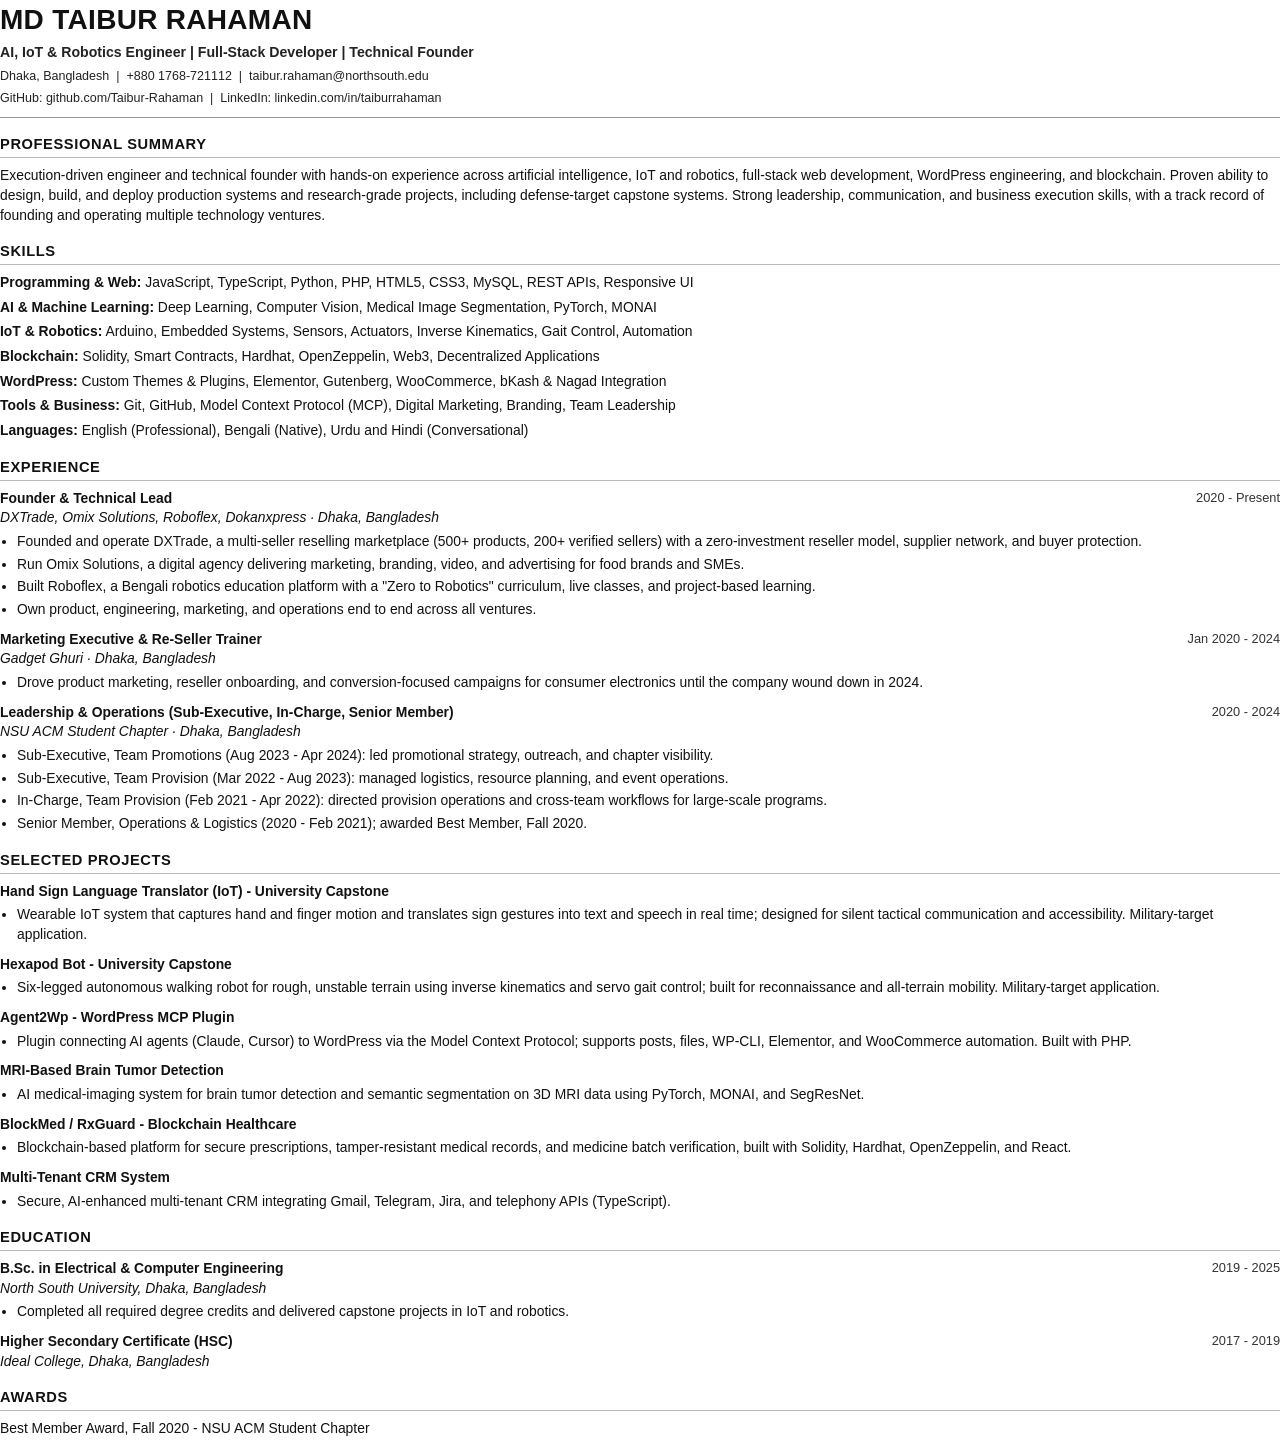
==== cv.html @ a48a05e8 "Add ATS-friendly PDF CV and link from Download CV button Generate single-column, selectable-text PDF" ====
<!DOCTYPE html>
<html lang="en">
<head>
<meta charset="UTF-8" />
<title>Md Taibur Rahaman - CV</title>
<style>
  @page { size: A4; margin: 14mm 15mm; }
  * { box-sizing: border-box; }
  html, body { margin: 0; padding: 0; }
  body {
    font-family: Arial, Helvetica, "Liberation Sans", sans-serif;
    color: #111;
    font-size: 10.4pt;
    line-height: 1.42;
  }
  h1 {
    font-size: 21pt;
    margin: 0 0 2px;
    letter-spacing: 0.3px;
  }
  .role {
    font-size: 10.6pt;
    font-weight: bold;
    color: #222;
    margin: 0 0 6px;
  }
  .contact {
    font-size: 9.4pt;
    color: #222;
    margin: 0 0 4px;
  }
  .contact a { color: #111; text-decoration: none; }
  hr {
    border: none;
    border-top: 1px solid #999;
    margin: 10px 0 12px;
  }
  h2 {
    font-size: 11pt;
    text-transform: uppercase;
    letter-spacing: 0.6px;
    border-bottom: 1px solid #bbb;
    padding-bottom: 2px;
    margin: 16px 0 8px;
  }
  p { margin: 0 0 8px; }
  .entry { margin: 0 0 10px; }
  .entry-head {
    display: flex;
    justify-content: space-between;
    gap: 12px;
  }
  .entry-title { font-weight: bold; }
  .entry-org { font-style: italic; }
  .entry-date { white-space: nowrap; color: #333; font-size: 9.6pt; }
  ul { margin: 4px 0 0; padding-left: 17px; }
  li { margin: 0 0 3px; }
  .skills p { margin: 0 0 5px; }
  .skills strong { display: inline-block; min-width: 0; }
  .tight { margin-bottom: 4px; }
</style>
</head>
<body>

  <h1>MD TAIBUR RAHAMAN</h1>
  <p class="role">AI, IoT &amp; Robotics Engineer | Full-Stack Developer | Technical Founder</p>
  <p class="contact">
    Dhaka, Bangladesh &nbsp;|&nbsp; +880 1768-721112 &nbsp;|&nbsp; taibur.rahaman@northsouth.edu
  </p>
  <p class="contact">
    GitHub: github.com/Taibur-Rahaman &nbsp;|&nbsp; LinkedIn: linkedin.com/in/taiburrahaman
  </p>

  <hr />

  <h2>Professional Summary</h2>
  <p>
    Execution-driven engineer and technical founder with hands-on experience across artificial
    intelligence, IoT and robotics, full-stack web development, WordPress engineering, and blockchain.
    Proven ability to design, build, and deploy production systems and research-grade projects,
    including defense-target capstone systems. Strong leadership, communication, and business
    execution skills, with a track record of founding and operating multiple technology ventures.
  </p>

  <h2>Skills</h2>
  <div class="skills">
    <p><strong>Programming &amp; Web:</strong> JavaScript, TypeScript, Python, PHP, HTML5, CSS3, MySQL, REST APIs, Responsive UI</p>
    <p><strong>AI &amp; Machine Learning:</strong> Deep Learning, Computer Vision, Medical Image Segmentation, PyTorch, MONAI</p>
    <p><strong>IoT &amp; Robotics:</strong> Arduino, Embedded Systems, Sensors, Actuators, Inverse Kinematics, Gait Control, Automation</p>
    <p><strong>Blockchain:</strong> Solidity, Smart Contracts, Hardhat, OpenZeppelin, Web3, Decentralized Applications</p>
    <p><strong>WordPress:</strong> Custom Themes &amp; Plugins, Elementor, Gutenberg, WooCommerce, bKash &amp; Nagad Integration</p>
    <p><strong>Tools &amp; Business:</strong> Git, GitHub, Model Context Protocol (MCP), Digital Marketing, Branding, Team Leadership</p>
    <p><strong>Languages:</strong> English (Professional), Bengali (Native), Urdu and Hindi (Conversational)</p>
  </div>

  <h2>Experience</h2>

  <div class="entry">
    <div class="entry-head">
      <span class="entry-title">Founder &amp; Technical Lead</span>
      <span class="entry-date">2020 - Present</span>
    </div>
    <div class="entry-org">DXTrade, Omix Solutions, Roboflex, Dokanxpress &middot; Dhaka, Bangladesh</div>
    <ul>
      <li>Founded and operate DXTrade, a multi-seller reselling marketplace (500+ products, 200+ verified sellers) with a zero-investment reseller model, supplier network, and buyer protection.</li>
      <li>Run Omix Solutions, a digital agency delivering marketing, branding, video, and advertising for food brands and SMEs.</li>
      <li>Built Roboflex, a Bengali robotics education platform with a "Zero to Robotics" curriculum, live classes, and project-based learning.</li>
      <li>Own product, engineering, marketing, and operations end to end across all ventures.</li>
    </ul>
  </div>

  <div class="entry">
    <div class="entry-head">
      <span class="entry-title">Marketing Executive &amp; Re-Seller Trainer</span>
      <span class="entry-date">Jan 2020 - 2024</span>
    </div>
    <div class="entry-org">Gadget Ghuri &middot; Dhaka, Bangladesh</div>
    <ul>
      <li>Drove product marketing, reseller onboarding, and conversion-focused campaigns for consumer electronics until the company wound down in 2024.</li>
    </ul>
  </div>

  <div class="entry">
    <div class="entry-head">
      <span class="entry-title">Leadership &amp; Operations (Sub-Executive, In-Charge, Senior Member)</span>
      <span class="entry-date">2020 - 2024</span>
    </div>
    <div class="entry-org">NSU ACM Student Chapter &middot; Dhaka, Bangladesh</div>
    <ul>
      <li>Sub-Executive, Team Promotions (Aug 2023 - Apr 2024): led promotional strategy, outreach, and chapter visibility.</li>
      <li>Sub-Executive, Team Provision (Mar 2022 - Aug 2023): managed logistics, resource planning, and event operations.</li>
      <li>In-Charge, Team Provision (Feb 2021 - Apr 2022): directed provision operations and cross-team workflows for large-scale programs.</li>
      <li>Senior Member, Operations &amp; Logistics (2020 - Feb 2021); awarded Best Member, Fall 2020.</li>
    </ul>
  </div>

  <h2>Selected Projects</h2>

  <div class="entry">
    <div class="entry-title tight">Hand Sign Language Translator (IoT) - University Capstone</div>
    <ul>
      <li>Wearable IoT system that captures hand and finger motion and translates sign gestures into text and speech in real time; designed for silent tactical communication and accessibility. Military-target application.</li>
    </ul>
  </div>

  <div class="entry">
    <div class="entry-title tight">Hexapod Bot - University Capstone</div>
    <ul>
      <li>Six-legged autonomous walking robot for rough, unstable terrain using inverse kinematics and servo gait control; built for reconnaissance and all-terrain mobility. Military-target application.</li>
    </ul>
  </div>

  <div class="entry">
    <div class="entry-title tight">Agent2Wp - WordPress MCP Plugin</div>
    <ul>
      <li>Plugin connecting AI agents (Claude, Cursor) to WordPress via the Model Context Protocol; supports posts, files, WP-CLI, Elementor, and WooCommerce automation. Built with PHP.</li>
    </ul>
  </div>

  <div class="entry">
    <div class="entry-title tight">MRI-Based Brain Tumor Detection</div>
    <ul>
      <li>AI medical-imaging system for brain tumor detection and semantic segmentation on 3D MRI data using PyTorch, MONAI, and SegResNet.</li>
    </ul>
  </div>

  <div class="entry">
    <div class="entry-title tight">BlockMed / RxGuard - Blockchain Healthcare</div>
    <ul>
      <li>Blockchain-based platform for secure prescriptions, tamper-resistant medical records, and medicine batch verification, built with Solidity, Hardhat, OpenZeppelin, and React.</li>
    </ul>
  </div>

  <div class="entry">
    <div class="entry-title tight">Multi-Tenant CRM System</div>
    <ul>
      <li>Secure, AI-enhanced multi-tenant CRM integrating Gmail, Telegram, Jira, and telephony APIs (TypeScript).</li>
    </ul>
  </div>

  <h2>Education</h2>
  <div class="entry">
    <div class="entry-head">
      <span class="entry-title">B.Sc. in Electrical &amp; Computer Engineering</span>
      <span class="entry-date">2019 - 2025</span>
    </div>
    <div class="entry-org">North South University, Dhaka, Bangladesh</div>
    <ul>
      <li>Completed all required degree credits and delivered capstone projects in IoT and robotics.</li>
    </ul>
  </div>
  <div class="entry">
    <div class="entry-head">
      <span class="entry-title">Higher Secondary Certificate (HSC)</span>
      <span class="entry-date">2017 - 2019</span>
    </div>
    <div class="entry-org">Ideal College, Dhaka, Bangladesh</div>
  </div>

  <h2>Awards</h2>
  <p class="tight">Best Member Award, Fall 2020 - NSU ACM Student Chapter</p>

</body>
</html>
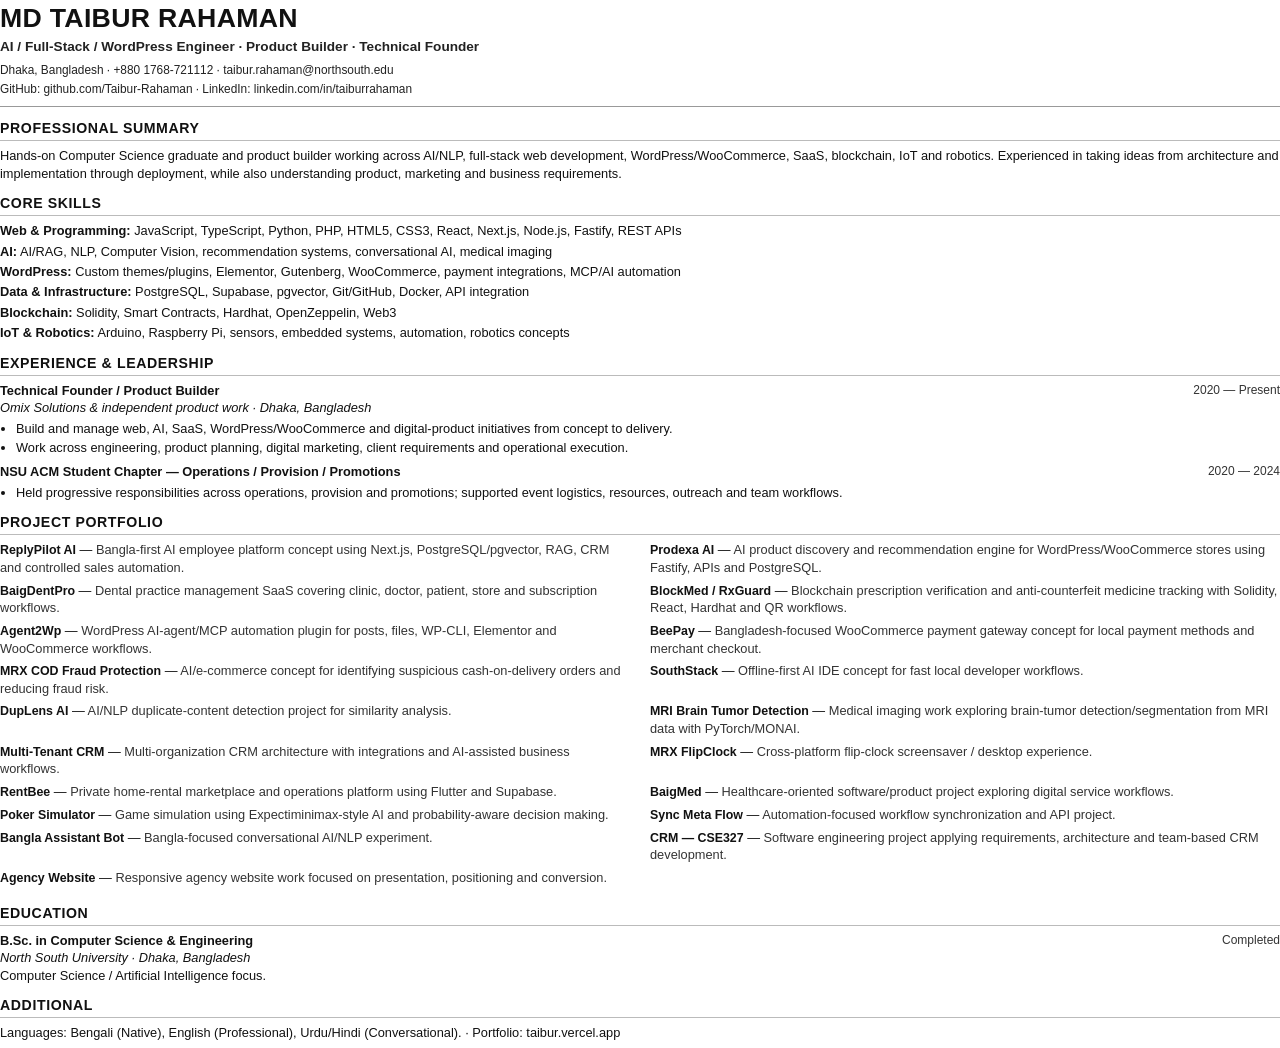
==== commit 972a8e4e: "Update CV with current profile and complete project portfolio" ====
--- a/cv.html
+++ b/cv.html
@@ -2,203 +2,57 @@
 <html lang="en">
 <head>
 <meta charset="UTF-8" />
-<title>Md Taibur Rahaman - CV</title>
+<meta name="viewport" content="width=device-width,initial-scale=1" />
+<title>Md Taibur Rahaman — CV</title>
 <style>
-  @page { size: A4; margin: 14mm 15mm; }
-  * { box-sizing: border-box; }
-  html, body { margin: 0; padding: 0; }
-  body {
-    font-family: Arial, Helvetica, "Liberation Sans", sans-serif;
-    color: #111;
-    font-size: 10.4pt;
-    line-height: 1.42;
-  }
-  h1 {
-    font-size: 21pt;
-    margin: 0 0 2px;
-    letter-spacing: 0.3px;
-  }
-  .role {
-    font-size: 10.6pt;
-    font-weight: bold;
-    color: #222;
-    margin: 0 0 6px;
-  }
-  .contact {
-    font-size: 9.4pt;
-    color: #222;
-    margin: 0 0 4px;
-  }
-  .contact a { color: #111; text-decoration: none; }
-  hr {
-    border: none;
-    border-top: 1px solid #999;
-    margin: 10px 0 12px;
-  }
-  h2 {
-    font-size: 11pt;
-    text-transform: uppercase;
-    letter-spacing: 0.6px;
-    border-bottom: 1px solid #bbb;
-    padding-bottom: 2px;
-    margin: 16px 0 8px;
-  }
-  p { margin: 0 0 8px; }
-  .entry { margin: 0 0 10px; }
-  .entry-head {
-    display: flex;
-    justify-content: space-between;
-    gap: 12px;
-  }
-  .entry-title { font-weight: bold; }
-  .entry-org { font-style: italic; }
-  .entry-date { white-space: nowrap; color: #333; font-size: 9.6pt; }
-  ul { margin: 4px 0 0; padding-left: 17px; }
-  li { margin: 0 0 3px; }
-  .skills p { margin: 0 0 5px; }
-  .skills strong { display: inline-block; min-width: 0; }
-  .tight { margin-bottom: 4px; }
+@page{size:A4;margin:12mm 14mm}*{box-sizing:border-box}html,body{margin:0;padding:0}body{font-family:Arial,Helvetica,"Liberation Sans",sans-serif;color:#111;font-size:9.6pt;line-height:1.36}h1{font-size:20pt;margin:0 0 2px;letter-spacing:.3px}.role{font-size:10.2pt;font-weight:bold;color:#222;margin:0 0 5px}.contact{font-size:8.9pt;color:#222;margin:0 0 3px}.contact a{color:#111;text-decoration:none}hr{border:none;border-top:1px solid #999;margin:9px 0 10px}h2{font-size:10.6pt;text-transform:uppercase;letter-spacing:.6px;border-bottom:1px solid #bbb;padding-bottom:2px;margin:12px 0 6px}p{margin:0 0 6px}.entry{margin:0 0 7px}.entry-head{display:flex;justify-content:space-between;gap:12px}.entry-title{font-weight:bold}.entry-org{font-style:italic}.entry-date{white-space:nowrap;color:#333;font-size:9pt}ul{margin:3px 0 0;padding-left:16px}li{margin:0 0 2px}.skills p{margin:0 0 3px}.tight{margin-bottom:3px}.project-grid{display:grid;grid-template-columns:1fr 1fr;gap:0 20px}.project{margin:0 0 5px}.project b{font-size:9.3pt}.project span{color:#333}.small{font-size:8.7pt;color:#333}@media(max-width:700px){body{font-size:10pt}.project-grid{display:block}.entry-head{display:block}.entry-date{display:block}}
 </style>
 </head>
 <body>
-
-  <h1>MD TAIBUR RAHAMAN</h1>
-  <p class="role">AI, IoT &amp; Robotics Engineer | Full-Stack Developer | Technical Founder</p>
-  <p class="contact">
-    Dhaka, Bangladesh &nbsp;|&nbsp; +880 1768-721112 &nbsp;|&nbsp; taibur.rahaman@northsouth.edu
-  </p>
-  <p class="contact">
-    GitHub: github.com/Taibur-Rahaman &nbsp;|&nbsp; LinkedIn: linkedin.com/in/taiburrahaman
-  </p>
-
-  <hr />
-
-  <h2>Professional Summary</h2>
-  <p>
-    Execution-driven engineer and technical founder with hands-on experience across artificial
-    intelligence, IoT and robotics, full-stack web development, WordPress engineering, and blockchain.
-    Proven ability to design, build, and deploy production systems and research-grade projects,
-    including defense-target capstone systems. Strong leadership, communication, and business
-    execution skills, with a track record of founding and operating multiple technology ventures.
-  </p>
-
-  <h2>Skills</h2>
-  <div class="skills">
-    <p><strong>Programming &amp; Web:</strong> JavaScript, TypeScript, Python, PHP, HTML5, CSS3, MySQL, REST APIs, Responsive UI</p>
-    <p><strong>AI &amp; Machine Learning:</strong> Deep Learning, Computer Vision, Medical Image Segmentation, PyTorch, MONAI</p>
-    <p><strong>IoT &amp; Robotics:</strong> Arduino, Embedded Systems, Sensors, Actuators, Inverse Kinematics, Gait Control, Automation</p>
-    <p><strong>Blockchain:</strong> Solidity, Smart Contracts, Hardhat, OpenZeppelin, Web3, Decentralized Applications</p>
-    <p><strong>WordPress:</strong> Custom Themes &amp; Plugins, Elementor, Gutenberg, WooCommerce, bKash &amp; Nagad Integration</p>
-    <p><strong>Tools &amp; Business:</strong> Git, GitHub, Model Context Protocol (MCP), Digital Marketing, Branding, Team Leadership</p>
-    <p><strong>Languages:</strong> English (Professional), Bengali (Native), Urdu and Hindi (Conversational)</p>
-  </div>
-
-  <h2>Experience</h2>
-
-  <div class="entry">
-    <div class="entry-head">
-      <span class="entry-title">Founder &amp; Technical Lead</span>
-      <span class="entry-date">2020 - Present</span>
-    </div>
-    <div class="entry-org">DXTrade, Omix Solutions, Roboflex, Dokanxpress &middot; Dhaka, Bangladesh</div>
-    <ul>
-      <li>Founded and operate DXTrade, a multi-seller reselling marketplace (500+ products, 200+ verified sellers) with a zero-investment reseller model, supplier network, and buyer protection.</li>
-      <li>Run Omix Solutions, a digital agency delivering marketing, branding, video, and advertising for food brands and SMEs.</li>
-      <li>Built Roboflex, a Bengali robotics education platform with a "Zero to Robotics" curriculum, live classes, and project-based learning.</li>
-      <li>Own product, engineering, marketing, and operations end to end across all ventures.</li>
-    </ul>
-  </div>
-
-  <div class="entry">
-    <div class="entry-head">
-      <span class="entry-title">Marketing Executive &amp; Re-Seller Trainer</span>
-      <span class="entry-date">Jan 2020 - 2024</span>
-    </div>
-    <div class="entry-org">Gadget Ghuri &middot; Dhaka, Bangladesh</div>
-    <ul>
-      <li>Drove product marketing, reseller onboarding, and conversion-focused campaigns for consumer electronics until the company wound down in 2024.</li>
-    </ul>
-  </div>
-
-  <div class="entry">
-    <div class="entry-head">
-      <span class="entry-title">Leadership &amp; Operations (Sub-Executive, In-Charge, Senior Member)</span>
-      <span class="entry-date">2020 - 2024</span>
-    </div>
-    <div class="entry-org">NSU ACM Student Chapter &middot; Dhaka, Bangladesh</div>
-    <ul>
-      <li>Sub-Executive, Team Promotions (Aug 2023 - Apr 2024): led promotional strategy, outreach, and chapter visibility.</li>
-      <li>Sub-Executive, Team Provision (Mar 2022 - Aug 2023): managed logistics, resource planning, and event operations.</li>
-      <li>In-Charge, Team Provision (Feb 2021 - Apr 2022): directed provision operations and cross-team workflows for large-scale programs.</li>
-      <li>Senior Member, Operations &amp; Logistics (2020 - Feb 2021); awarded Best Member, Fall 2020.</li>
-    </ul>
-  </div>
-
-  <h2>Selected Projects</h2>
-
-  <div class="entry">
-    <div class="entry-title tight">Hand Sign Language Translator (IoT) - University Capstone</div>
-    <ul>
-      <li>Wearable IoT system that captures hand and finger motion and translates sign gestures into text and speech in real time; designed for silent tactical communication and accessibility. Military-target application.</li>
-    </ul>
-  </div>
-
-  <div class="entry">
-    <div class="entry-title tight">Hexapod Bot - University Capstone</div>
-    <ul>
-      <li>Six-legged autonomous walking robot for rough, unstable terrain using inverse kinematics and servo gait control; built for reconnaissance and all-terrain mobility. Military-target application.</li>
-    </ul>
-  </div>
-
-  <div class="entry">
-    <div class="entry-title tight">Agent2Wp - WordPress MCP Plugin</div>
-    <ul>
-      <li>Plugin connecting AI agents (Claude, Cursor) to WordPress via the Model Context Protocol; supports posts, files, WP-CLI, Elementor, and WooCommerce automation. Built with PHP.</li>
-    </ul>
-  </div>
-
-  <div class="entry">
-    <div class="entry-title tight">MRI-Based Brain Tumor Detection</div>
-    <ul>
-      <li>AI medical-imaging system for brain tumor detection and semantic segmentation on 3D MRI data using PyTorch, MONAI, and SegResNet.</li>
-    </ul>
-  </div>
-
-  <div class="entry">
-    <div class="entry-title tight">BlockMed / RxGuard - Blockchain Healthcare</div>
-    <ul>
-      <li>Blockchain-based platform for secure prescriptions, tamper-resistant medical records, and medicine batch verification, built with Solidity, Hardhat, OpenZeppelin, and React.</li>
-    </ul>
-  </div>
-
-  <div class="entry">
-    <div class="entry-title tight">Multi-Tenant CRM System</div>
-    <ul>
-      <li>Secure, AI-enhanced multi-tenant CRM integrating Gmail, Telegram, Jira, and telephony APIs (TypeScript).</li>
-    </ul>
-  </div>
-
-  <h2>Education</h2>
-  <div class="entry">
-    <div class="entry-head">
-      <span class="entry-title">B.Sc. in Electrical &amp; Computer Engineering</span>
-      <span class="entry-date">2019 - 2025</span>
-    </div>
-    <div class="entry-org">North South University, Dhaka, Bangladesh</div>
-    <ul>
-      <li>Completed all required degree credits and delivered capstone projects in IoT and robotics.</li>
-    </ul>
-  </div>
-  <div class="entry">
-    <div class="entry-head">
-      <span class="entry-title">Higher Secondary Certificate (HSC)</span>
-      <span class="entry-date">2017 - 2019</span>
-    </div>
-    <div class="entry-org">Ideal College, Dhaka, Bangladesh</div>
-  </div>
-
-  <h2>Awards</h2>
-  <p class="tight">Best Member Award, Fall 2020 - NSU ACM Student Chapter</p>
-
+<h1>MD TAIBUR RAHAMAN</h1>
+<p class="role">AI / Full-Stack / WordPress Engineer · Product Builder · Technical Founder</p>
+<p class="contact">Dhaka, Bangladesh · +880 1768-721112 · taibur.rahaman@northsouth.edu</p>
+<p class="contact">GitHub: github.com/Taibur-Rahaman · LinkedIn: linkedin.com/in/taiburrahaman</p>
+<hr />
+<h2>Professional Summary</h2>
+<p>Hands-on Computer Science graduate and product builder working across AI/NLP, full-stack web development, WordPress/WooCommerce, SaaS, blockchain, IoT and robotics. Experienced in taking ideas from architecture and implementation through deployment, while also understanding product, marketing and business requirements.</p>
+<h2>Core Skills</h2>
+<div class="skills">
+<p><strong>Web &amp; Programming:</strong> JavaScript, TypeScript, Python, PHP, HTML5, CSS3, React, Next.js, Node.js, Fastify, REST APIs</p>
+<p><strong>AI:</strong> AI/RAG, NLP, Computer Vision, recommendation systems, conversational AI, medical imaging</p>
+<p><strong>WordPress:</strong> Custom themes/plugins, Elementor, Gutenberg, WooCommerce, payment integrations, MCP/AI automation</p>
+<p><strong>Data &amp; Infrastructure:</strong> PostgreSQL, Supabase, pgvector, Git/GitHub, Docker, API integration</p>
+<p><strong>Blockchain:</strong> Solidity, Smart Contracts, Hardhat, OpenZeppelin, Web3</p>
+<p><strong>IoT &amp; Robotics:</strong> Arduino, Raspberry Pi, sensors, embedded systems, automation, robotics concepts</p>
+</div>
+<h2>Experience &amp; Leadership</h2>
+<div class="entry"><div class="entry-head"><span class="entry-title">Technical Founder / Product Builder</span><span class="entry-date">2020 — Present</span></div><div class="entry-org">Omix Solutions &amp; independent product work · Dhaka, Bangladesh</div><ul><li>Build and manage web, AI, SaaS, WordPress/WooCommerce and digital-product initiatives from concept to delivery.</li><li>Work across engineering, product planning, digital marketing, client requirements and operational execution.</li></ul></div>
+<div class="entry"><div class="entry-head"><span class="entry-title">NSU ACM Student Chapter — Operations / Provision / Promotions</span><span class="entry-date">2020 — 2024</span></div><ul><li>Held progressive responsibilities across operations, provision and promotions; supported event logistics, resources, outreach and team workflows.</li></ul></div>
+<h2>Project Portfolio</h2>
+<div class="project-grid">
+<div class="project"><b>ReplyPilot AI</b> — <span>Bangla-first AI employee platform concept using Next.js, PostgreSQL/pgvector, RAG, CRM and controlled sales automation.</span></div>
+<div class="project"><b>Prodexa AI</b> — <span>AI product discovery and recommendation engine for WordPress/WooCommerce stores using Fastify, APIs and PostgreSQL.</span></div>
+<div class="project"><b>BaigDentPro</b> — <span>Dental practice management SaaS covering clinic, doctor, patient, store and subscription workflows.</span></div>
+<div class="project"><b>BlockMed / RxGuard</b> — <span>Blockchain prescription verification and anti-counterfeit medicine tracking with Solidity, React, Hardhat and QR workflows.</span></div>
+<div class="project"><b>Agent2Wp</b> — <span>WordPress AI-agent/MCP automation plugin for posts, files, WP-CLI, Elementor and WooCommerce workflows.</span></div>
+<div class="project"><b>BeePay</b> — <span>Bangladesh-focused WooCommerce payment gateway concept for local payment methods and merchant checkout.</span></div>
+<div class="project"><b>MRX COD Fraud Protection</b> — <span>AI/e-commerce concept for identifying suspicious cash-on-delivery orders and reducing fraud risk.</span></div>
+<div class="project"><b>SouthStack</b> — <span>Offline-first AI IDE concept for fast local developer workflows.</span></div>
+<div class="project"><b>DupLens AI</b> — <span>AI/NLP duplicate-content detection project for similarity analysis.</span></div>
+<div class="project"><b>MRI Brain Tumor Detection</b> — <span>Medical imaging work exploring brain-tumor detection/segmentation from MRI data with PyTorch/MONAI.</span></div>
+<div class="project"><b>Multi-Tenant CRM</b> — <span>Multi-organization CRM architecture with integrations and AI-assisted business workflows.</span></div>
+<div class="project"><b>MRX FlipClock</b> — <span>Cross-platform flip-clock screensaver / desktop experience.</span></div>
+<div class="project"><b>RentBee</b> — <span>Private home-rental marketplace and operations platform using Flutter and Supabase.</span></div>
+<div class="project"><b>BaigMed</b> — <span>Healthcare-oriented software/product project exploring digital service workflows.</span></div>
+<div class="project"><b>Poker Simulator</b> — <span>Game simulation using Expectiminimax-style AI and probability-aware decision making.</span></div>
+<div class="project"><b>Sync Meta Flow</b> — <span>Automation-focused workflow synchronization and API project.</span></div>
+<div class="project"><b>Bangla Assistant Bot</b> — <span>Bangla-focused conversational AI/NLP experiment.</span></div>
+<div class="project"><b>CRM — CSE327</b> — <span>Software engineering project applying requirements, architecture and team-based CRM development.</span></div>
+<div class="project"><b>Agency Website</b> — <span>Responsive agency website work focused on presentation, positioning and conversion.</span></div>
+</div>
+<h2>Education</h2>
+<div class="entry"><div class="entry-head"><span class="entry-title">B.Sc. in Computer Science &amp; Engineering</span><span class="entry-date">Completed</span></div><div class="entry-org">North South University · Dhaka, Bangladesh</div><p>Computer Science / Artificial Intelligence focus.</p></div>
+<h2>Additional</h2>
+<p>Languages: Bengali (Native), English (Professional), Urdu/Hindi (Conversational). · Portfolio: taibur.vercel.app</p>
 </body>
 </html>
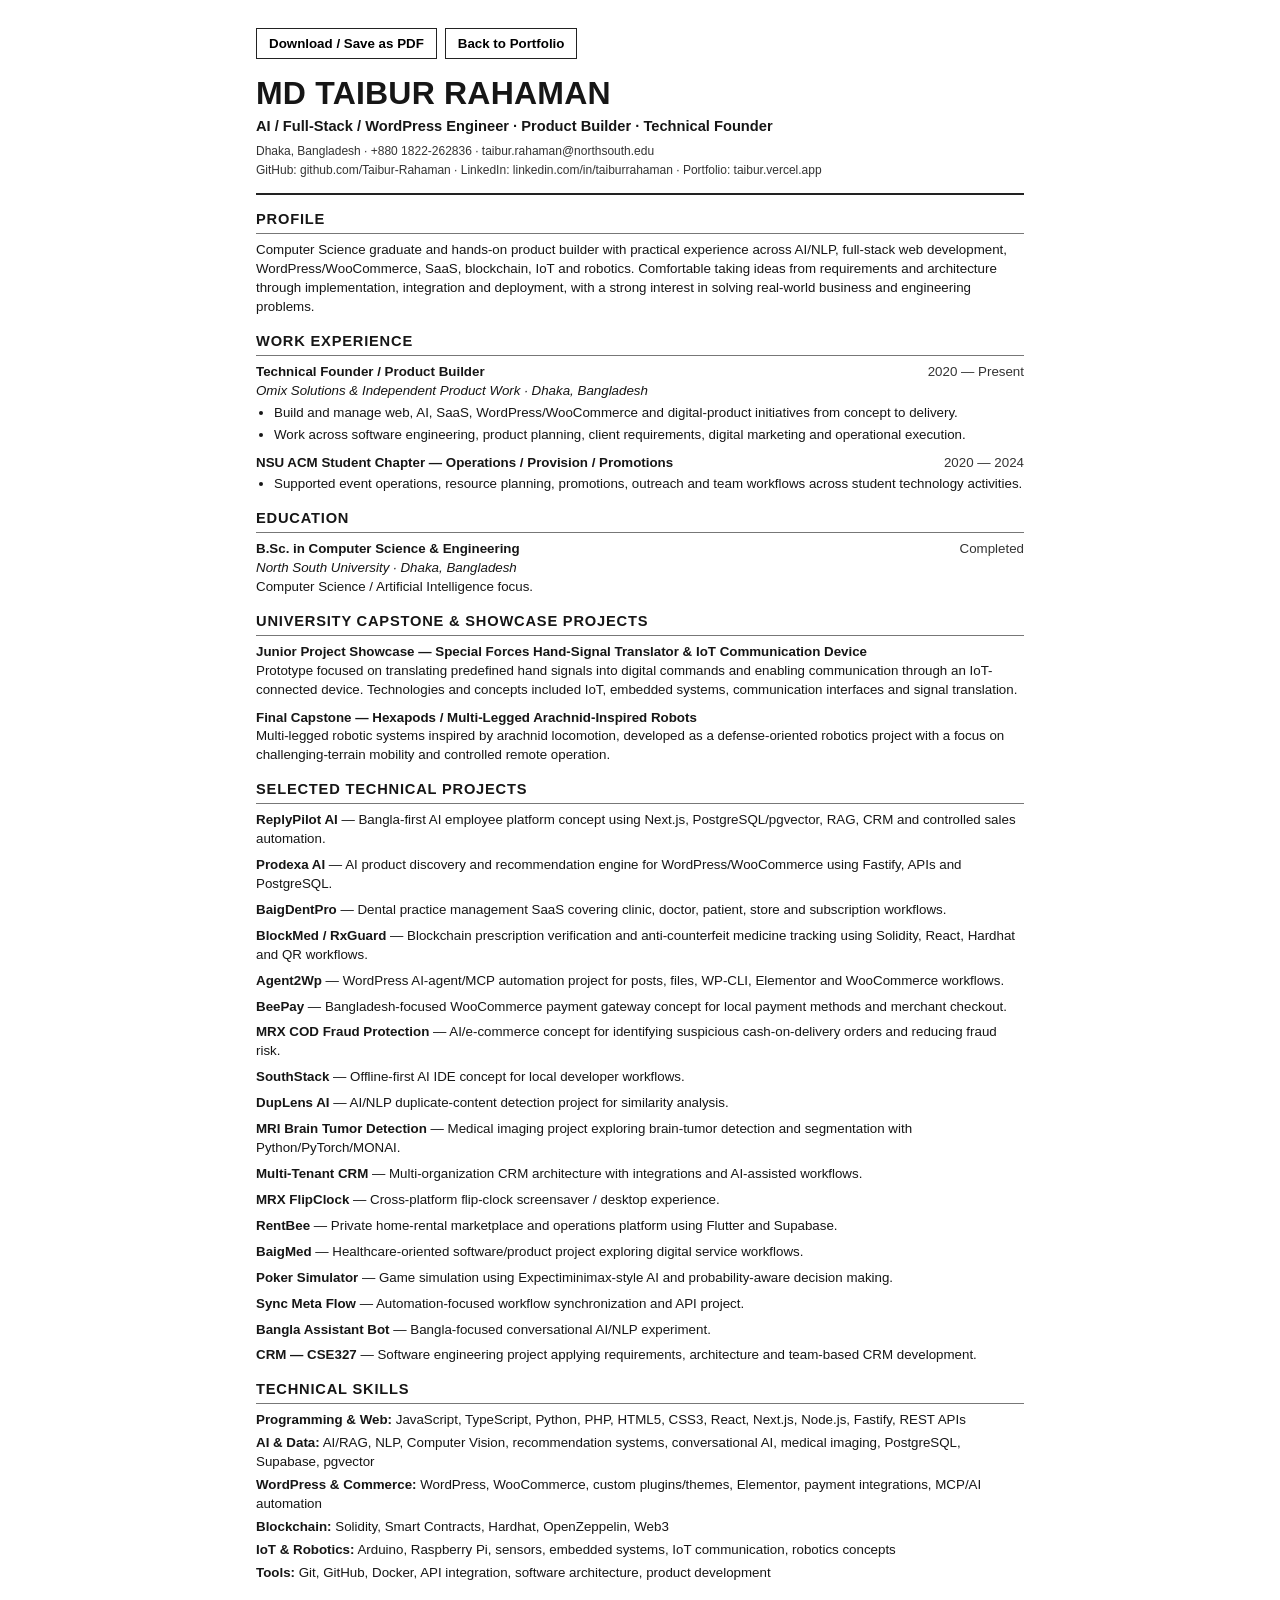
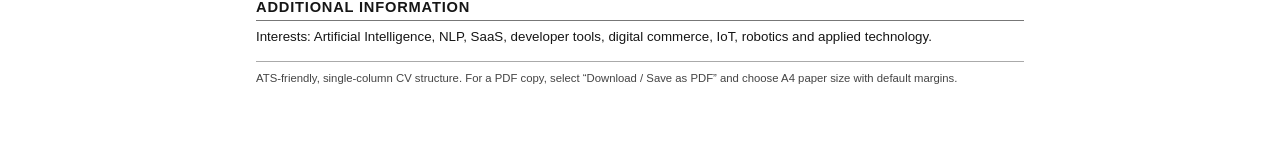
==== commit dbb42e31: "Make CV Europass-style and ATS-friendly with university capstones" ====
--- a/cv.html
+++ b/cv.html
@@ -1,58 +1,93 @@
 <!DOCTYPE html>
 <html lang="en">
 <head>
-<meta charset="UTF-8" />
-<meta name="viewport" content="width=device-width,initial-scale=1" />
+<meta charset="UTF-8">
+<meta name="viewport" content="width=device-width,initial-scale=1">
 <title>Md Taibur Rahaman — CV</title>
+<meta name="description" content="ATS-friendly Europass-style CV of Md Taibur Rahaman, AI, full-stack and product engineer.">
 <style>
-@page{size:A4;margin:12mm 14mm}*{box-sizing:border-box}html,body{margin:0;padding:0}body{font-family:Arial,Helvetica,"Liberation Sans",sans-serif;color:#111;font-size:9.6pt;line-height:1.36}h1{font-size:20pt;margin:0 0 2px;letter-spacing:.3px}.role{font-size:10.2pt;font-weight:bold;color:#222;margin:0 0 5px}.contact{font-size:8.9pt;color:#222;margin:0 0 3px}.contact a{color:#111;text-decoration:none}hr{border:none;border-top:1px solid #999;margin:9px 0 10px}h2{font-size:10.6pt;text-transform:uppercase;letter-spacing:.6px;border-bottom:1px solid #bbb;padding-bottom:2px;margin:12px 0 6px}p{margin:0 0 6px}.entry{margin:0 0 7px}.entry-head{display:flex;justify-content:space-between;gap:12px}.entry-title{font-weight:bold}.entry-org{font-style:italic}.entry-date{white-space:nowrap;color:#333;font-size:9pt}ul{margin:3px 0 0;padding-left:16px}li{margin:0 0 2px}.skills p{margin:0 0 3px}.tight{margin-bottom:3px}.project-grid{display:grid;grid-template-columns:1fr 1fr;gap:0 20px}.project{margin:0 0 5px}.project b{font-size:9.3pt}.project span{color:#333}.small{font-size:8.7pt;color:#333}@media(max-width:700px){body{font-size:10pt}.project-grid{display:block}.entry-head{display:block}.entry-date{display:block}}
+@page{size:A4;margin:15mm 16mm}
+*{box-sizing:border-box}
+html,body{margin:0;padding:0}
+body{font-family:Arial,Helvetica,"Liberation Sans",sans-serif;color:#161616;background:#fff;font-size:10pt;line-height:1.42}
+.cv{max-width:820px;margin:28px auto;padding:0 26px 40px}
+.header{border-bottom:2px solid #222;padding-bottom:12px;margin-bottom:14px}
+h1{font-size:24pt;line-height:1.05;margin:0 0 5px;letter-spacing:.2px}
+.role{font-size:11pt;font-weight:bold;margin:0 0 7px}
+.contact{font-size:9pt;margin:2px 0;color:#333}
+a{color:#111;text-decoration:none}
+.actions{display:flex;gap:8px;margin:0 0 18px}
+.actions button{border:1px solid #222;background:#fff;padding:7px 12px;font-weight:bold;cursor:pointer}
+.section{margin:0 0 14px}
+h2{font-size:11pt;text-transform:uppercase;letter-spacing:.8px;border-bottom:1px solid #777;padding-bottom:3px;margin:0 0 7px}
+p{margin:0 0 6px}
+.entry{margin:0 0 9px}
+.entry-head{display:flex;justify-content:space-between;gap:15px}
+.entry-title{font-weight:bold}
+.entry-org{font-style:italic}
+.date{white-space:nowrap;color:#333}
+ul{margin:3px 0 0;padding-left:18px}
+li{margin:0 0 3px}
+.project{margin:0 0 7px}
+.project strong{font-weight:bold}
+.skills p{margin:0 0 4px}
+.capstone{margin-bottom:9px}
+.capstone-title{font-weight:bold}
+.small{font-size:9pt;color:#333}
+.footer-note{border-top:1px solid #aaa;padding-top:8px;font-size:8.5pt;color:#444}
+@media(max-width:700px){.cv{margin:15px auto;padding:0 18px 30px}.entry-head{display:block}.date{display:block}.actions{position:static}}
+@media print{body{font-size:9.5pt;line-height:1.34}.cv{max-width:none;margin:0;padding:0}.actions{display:none}.section{margin-bottom:11px}h2{margin-bottom:5px}.entry{margin-bottom:7px}.project{margin-bottom:5px}.header{margin-bottom:11px}a{color:#111;text-decoration:none}}
 </style>
 </head>
 <body>
+<div class="cv">
+<div class="actions"><button type="button" onclick="window.print()">Download / Save as PDF</button><button type="button" onclick="history.back()">Back to Portfolio</button></div>
+<header class="header">
 <h1>MD TAIBUR RAHAMAN</h1>
 <p class="role">AI / Full-Stack / WordPress Engineer · Product Builder · Technical Founder</p>
-<p class="contact">Dhaka, Bangladesh · +880 1768-721112 · taibur.rahaman@northsouth.edu</p>
-<p class="contact">GitHub: github.com/Taibur-Rahaman · LinkedIn: linkedin.com/in/taiburrahaman</p>
-<hr />
-<h2>Professional Summary</h2>
-<p>Hands-on Computer Science graduate and product builder working across AI/NLP, full-stack web development, WordPress/WooCommerce, SaaS, blockchain, IoT and robotics. Experienced in taking ideas from architecture and implementation through deployment, while also understanding product, marketing and business requirements.</p>
-<h2>Core Skills</h2>
-<div class="skills">
-<p><strong>Web &amp; Programming:</strong> JavaScript, TypeScript, Python, PHP, HTML5, CSS3, React, Next.js, Node.js, Fastify, REST APIs</p>
-<p><strong>AI:</strong> AI/RAG, NLP, Computer Vision, recommendation systems, conversational AI, medical imaging</p>
-<p><strong>WordPress:</strong> Custom themes/plugins, Elementor, Gutenberg, WooCommerce, payment integrations, MCP/AI automation</p>
-<p><strong>Data &amp; Infrastructure:</strong> PostgreSQL, Supabase, pgvector, Git/GitHub, Docker, API integration</p>
+<p class="contact">Dhaka, Bangladesh · +880 1822-262836 · taibur.rahaman@northsouth.edu</p>
+<p class="contact">GitHub: github.com/Taibur-Rahaman · LinkedIn: linkedin.com/in/taiburrahaman · Portfolio: taibur.vercel.app</p>
+</header>
+<section class="section"><h2>Profile</h2><p>Computer Science graduate and hands-on product builder with practical experience across AI/NLP, full-stack web development, WordPress/WooCommerce, SaaS, blockchain, IoT and robotics. Comfortable taking ideas from requirements and architecture through implementation, integration and deployment, with a strong interest in solving real-world business and engineering problems.</p></section>
+<section class="section"><h2>Work Experience</h2>
+<div class="entry"><div class="entry-head"><span class="entry-title">Technical Founder / Product Builder</span><span class="date">2020 — Present</span></div><div class="entry-org">Omix Solutions &amp; Independent Product Work · Dhaka, Bangladesh</div><ul><li>Build and manage web, AI, SaaS, WordPress/WooCommerce and digital-product initiatives from concept to delivery.</li><li>Work across software engineering, product planning, client requirements, digital marketing and operational execution.</li></ul></div>
+<div class="entry"><div class="entry-head"><span class="entry-title">NSU ACM Student Chapter — Operations / Provision / Promotions</span><span class="date">2020 — 2024</span></div><ul><li>Supported event operations, resource planning, promotions, outreach and team workflows across student technology activities.</li></ul></div>
+</section>
+<section class="section"><h2>Education</h2><div class="entry"><div class="entry-head"><span class="entry-title">B.Sc. in Computer Science &amp; Engineering</span><span class="date">Completed</span></div><div class="entry-org">North South University · Dhaka, Bangladesh</div><p>Computer Science / Artificial Intelligence focus.</p></div></section>
+<section class="section"><h2>University Capstone &amp; Showcase Projects</h2>
+<div class="capstone"><div class="capstone-title">Junior Project Showcase — Special Forces Hand-Signal Translator &amp; IoT Communication Device</div><p>Prototype focused on translating predefined hand signals into digital commands and enabling communication through an IoT-connected device. Technologies and concepts included IoT, embedded systems, communication interfaces and signal translation.</p></div>
+<div class="capstone"><div class="capstone-title">Final Capstone — Hexapods / Multi-Legged Arachnid-Inspired Robots</div><p>Multi-legged robotic systems inspired by arachnid locomotion, developed as a defense-oriented robotics project with a focus on challenging-terrain mobility and controlled remote operation.</p></div>
+</section>
+<section class="section"><h2>Selected Technical Projects</h2>
+<div class="project"><strong>ReplyPilot AI</strong> — Bangla-first AI employee platform concept using Next.js, PostgreSQL/pgvector, RAG, CRM and controlled sales automation.</div>
+<div class="project"><strong>Prodexa AI</strong> — AI product discovery and recommendation engine for WordPress/WooCommerce using Fastify, APIs and PostgreSQL.</div>
+<div class="project"><strong>BaigDentPro</strong> — Dental practice management SaaS covering clinic, doctor, patient, store and subscription workflows.</div>
+<div class="project"><strong>BlockMed / RxGuard</strong> — Blockchain prescription verification and anti-counterfeit medicine tracking using Solidity, React, Hardhat and QR workflows.</div>
+<div class="project"><strong>Agent2Wp</strong> — WordPress AI-agent/MCP automation project for posts, files, WP-CLI, Elementor and WooCommerce workflows.</div>
+<div class="project"><strong>BeePay</strong> — Bangladesh-focused WooCommerce payment gateway concept for local payment methods and merchant checkout.</div>
+<div class="project"><strong>MRX COD Fraud Protection</strong> — AI/e-commerce concept for identifying suspicious cash-on-delivery orders and reducing fraud risk.</div>
+<div class="project"><strong>SouthStack</strong> — Offline-first AI IDE concept for local developer workflows.</div>
+<div class="project"><strong>DupLens AI</strong> — AI/NLP duplicate-content detection project for similarity analysis.</div>
+<div class="project"><strong>MRI Brain Tumor Detection</strong> — Medical imaging project exploring brain-tumor detection and segmentation with Python/PyTorch/MONAI.</div>
+<div class="project"><strong>Multi-Tenant CRM</strong> — Multi-organization CRM architecture with integrations and AI-assisted workflows.</div>
+<div class="project"><strong>MRX FlipClock</strong> — Cross-platform flip-clock screensaver / desktop experience.</div>
+<div class="project"><strong>RentBee</strong> — Private home-rental marketplace and operations platform using Flutter and Supabase.</div>
+<div class="project"><strong>BaigMed</strong> — Healthcare-oriented software/product project exploring digital service workflows.</div>
+<div class="project"><strong>Poker Simulator</strong> — Game simulation using Expectiminimax-style AI and probability-aware decision making.</div>
+<div class="project"><strong>Sync Meta Flow</strong> — Automation-focused workflow synchronization and API project.</div>
+<div class="project"><strong>Bangla Assistant Bot</strong> — Bangla-focused conversational AI/NLP experiment.</div>
+<div class="project"><strong>CRM — CSE327</strong> — Software engineering project applying requirements, architecture and team-based CRM development.</div>
+</section>
+<section class="section"><h2>Technical Skills</h2><div class="skills">
+<p><strong>Programming &amp; Web:</strong> JavaScript, TypeScript, Python, PHP, HTML5, CSS3, React, Next.js, Node.js, Fastify, REST APIs</p>
+<p><strong>AI &amp; Data:</strong> AI/RAG, NLP, Computer Vision, recommendation systems, conversational AI, medical imaging, PostgreSQL, Supabase, pgvector</p>
+<p><strong>WordPress &amp; Commerce:</strong> WordPress, WooCommerce, custom plugins/themes, Elementor, payment integrations, MCP/AI automation</p>
 <p><strong>Blockchain:</strong> Solidity, Smart Contracts, Hardhat, OpenZeppelin, Web3</p>
-<p><strong>IoT &amp; Robotics:</strong> Arduino, Raspberry Pi, sensors, embedded systems, automation, robotics concepts</p>
+<p><strong>IoT &amp; Robotics:</strong> Arduino, Raspberry Pi, sensors, embedded systems, IoT communication, robotics concepts</p>
+<p><strong>Tools:</strong> Git, GitHub, Docker, API integration, software architecture, product development</p>
+</div></section>
+<section class="section"><h2>Additional Information</h2><p>Interests: Artificial Intelligence, NLP, SaaS, developer tools, digital commerce, IoT, robotics and applied technology.</p></section>
+<p class="footer-note">ATS-friendly, single-column CV structure. For a PDF copy, select “Download / Save as PDF” and choose A4 paper size with default margins.</p>
 </div>
-<h2>Experience &amp; Leadership</h2>
-<div class="entry"><div class="entry-head"><span class="entry-title">Technical Founder / Product Builder</span><span class="entry-date">2020 — Present</span></div><div class="entry-org">Omix Solutions &amp; independent product work · Dhaka, Bangladesh</div><ul><li>Build and manage web, AI, SaaS, WordPress/WooCommerce and digital-product initiatives from concept to delivery.</li><li>Work across engineering, product planning, digital marketing, client requirements and operational execution.</li></ul></div>
-<div class="entry"><div class="entry-head"><span class="entry-title">NSU ACM Student Chapter — Operations / Provision / Promotions</span><span class="entry-date">2020 — 2024</span></div><ul><li>Held progressive responsibilities across operations, provision and promotions; supported event logistics, resources, outreach and team workflows.</li></ul></div>
-<h2>Project Portfolio</h2>
-<div class="project-grid">
-<div class="project"><b>ReplyPilot AI</b> — <span>Bangla-first AI employee platform concept using Next.js, PostgreSQL/pgvector, RAG, CRM and controlled sales automation.</span></div>
-<div class="project"><b>Prodexa AI</b> — <span>AI product discovery and recommendation engine for WordPress/WooCommerce stores using Fastify, APIs and PostgreSQL.</span></div>
-<div class="project"><b>BaigDentPro</b> — <span>Dental practice management SaaS covering clinic, doctor, patient, store and subscription workflows.</span></div>
-<div class="project"><b>BlockMed / RxGuard</b> — <span>Blockchain prescription verification and anti-counterfeit medicine tracking with Solidity, React, Hardhat and QR workflows.</span></div>
-<div class="project"><b>Agent2Wp</b> — <span>WordPress AI-agent/MCP automation plugin for posts, files, WP-CLI, Elementor and WooCommerce workflows.</span></div>
-<div class="project"><b>BeePay</b> — <span>Bangladesh-focused WooCommerce payment gateway concept for local payment methods and merchant checkout.</span></div>
-<div class="project"><b>MRX COD Fraud Protection</b> — <span>AI/e-commerce concept for identifying suspicious cash-on-delivery orders and reducing fraud risk.</span></div>
-<div class="project"><b>SouthStack</b> — <span>Offline-first AI IDE concept for fast local developer workflows.</span></div>
-<div class="project"><b>DupLens AI</b> — <span>AI/NLP duplicate-content detection project for similarity analysis.</span></div>
-<div class="project"><b>MRI Brain Tumor Detection</b> — <span>Medical imaging work exploring brain-tumor detection/segmentation from MRI data with PyTorch/MONAI.</span></div>
-<div class="project"><b>Multi-Tenant CRM</b> — <span>Multi-organization CRM architecture with integrations and AI-assisted business workflows.</span></div>
-<div class="project"><b>MRX FlipClock</b> — <span>Cross-platform flip-clock screensaver / desktop experience.</span></div>
-<div class="project"><b>RentBee</b> — <span>Private home-rental marketplace and operations platform using Flutter and Supabase.</span></div>
-<div class="project"><b>BaigMed</b> — <span>Healthcare-oriented software/product project exploring digital service workflows.</span></div>
-<div class="project"><b>Poker Simulator</b> — <span>Game simulation using Expectiminimax-style AI and probability-aware decision making.</span></div>
-<div class="project"><b>Sync Meta Flow</b> — <span>Automation-focused workflow synchronization and API project.</span></div>
-<div class="project"><b>Bangla Assistant Bot</b> — <span>Bangla-focused conversational AI/NLP experiment.</span></div>
-<div class="project"><b>CRM — CSE327</b> — <span>Software engineering project applying requirements, architecture and team-based CRM development.</span></div>
-<div class="project"><b>Agency Website</b> — <span>Responsive agency website work focused on presentation, positioning and conversion.</span></div>
-</div>
-<h2>Education</h2>
-<div class="entry"><div class="entry-head"><span class="entry-title">B.Sc. in Computer Science &amp; Engineering</span><span class="entry-date">Completed</span></div><div class="entry-org">North South University · Dhaka, Bangladesh</div><p>Computer Science / Artificial Intelligence focus.</p></div>
-<h2>Additional</h2>
-<p>Languages: Bengali (Native), English (Professional), Urdu/Hindi (Conversational). · Portfolio: taibur.vercel.app</p>
 </body>
 </html>
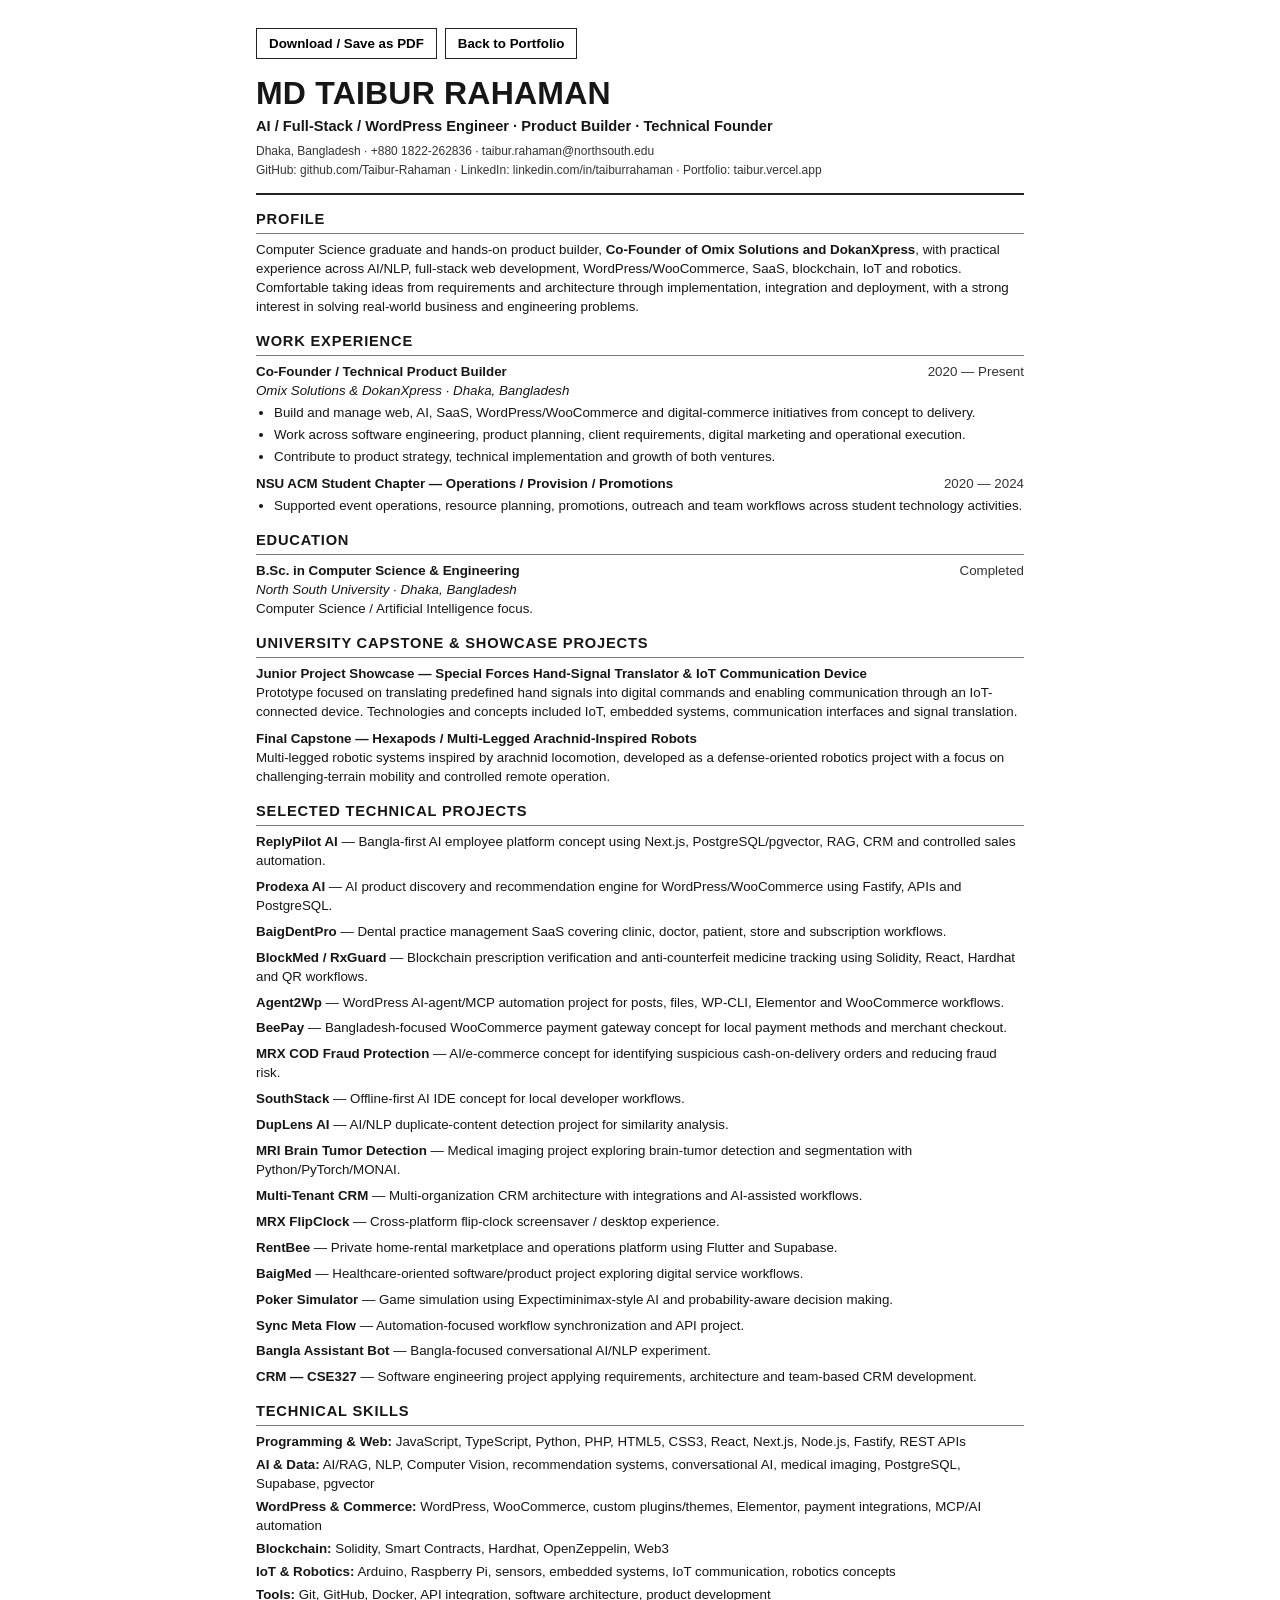
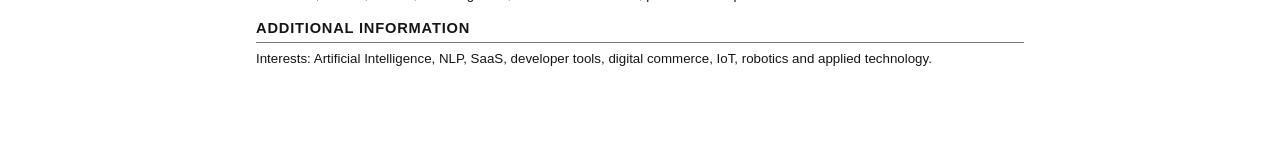
==== commit bf7acf16: "Update CV profile and add favicon" ====
--- a/cv.html
+++ b/cv.html
@@ -4,7 +4,8 @@
 <meta charset="UTF-8">
 <meta name="viewport" content="width=device-width,initial-scale=1">
 <title>Md Taibur Rahaman — CV</title>
-<meta name="description" content="ATS-friendly Europass-style CV of Md Taibur Rahaman, AI, full-stack and product engineer.">
+<meta name="description" content="CV of Md Taibur Rahaman, AI, full-stack and product engineer.">
+<link rel="icon" type="image/svg+xml" href="favicon.svg">
 <style>
 @page{size:A4;margin:15mm 16mm}
 *{box-sizing:border-box}
@@ -33,8 +34,6 @@
 .skills p{margin:0 0 4px}
 .capstone{margin-bottom:9px}
 .capstone-title{font-weight:bold}
-.small{font-size:9pt;color:#333}
-.footer-note{border-top:1px solid #aaa;padding-top:8px;font-size:8.5pt;color:#444}
 @media(max-width:700px){.cv{margin:15px auto;padding:0 18px 30px}.entry-head{display:block}.date{display:block}.actions{position:static}}
 @media print{body{font-size:9.5pt;line-height:1.34}.cv{max-width:none;margin:0;padding:0}.actions{display:none}.section{margin-bottom:11px}h2{margin-bottom:5px}.entry{margin-bottom:7px}.project{margin-bottom:5px}.header{margin-bottom:11px}a{color:#111;text-decoration:none}}
 </style>
@@ -48,9 +47,9 @@
 <p class="contact">Dhaka, Bangladesh · +880 1822-262836 · taibur.rahaman@northsouth.edu</p>
 <p class="contact">GitHub: github.com/Taibur-Rahaman · LinkedIn: linkedin.com/in/taiburrahaman · Portfolio: taibur.vercel.app</p>
 </header>
-<section class="section"><h2>Profile</h2><p>Computer Science graduate and hands-on product builder with practical experience across AI/NLP, full-stack web development, WordPress/WooCommerce, SaaS, blockchain, IoT and robotics. Comfortable taking ideas from requirements and architecture through implementation, integration and deployment, with a strong interest in solving real-world business and engineering problems.</p></section>
+<section class="section"><h2>Profile</h2><p>Computer Science graduate and hands-on product builder, <strong>Co-Founder of Omix Solutions and DokanXpress</strong>, with practical experience across AI/NLP, full-stack web development, WordPress/WooCommerce, SaaS, blockchain, IoT and robotics. Comfortable taking ideas from requirements and architecture through implementation, integration and deployment, with a strong interest in solving real-world business and engineering problems.</p></section>
 <section class="section"><h2>Work Experience</h2>
-<div class="entry"><div class="entry-head"><span class="entry-title">Technical Founder / Product Builder</span><span class="date">2020 — Present</span></div><div class="entry-org">Omix Solutions &amp; Independent Product Work · Dhaka, Bangladesh</div><ul><li>Build and manage web, AI, SaaS, WordPress/WooCommerce and digital-product initiatives from concept to delivery.</li><li>Work across software engineering, product planning, client requirements, digital marketing and operational execution.</li></ul></div>
+<div class="entry"><div class="entry-head"><span class="entry-title">Co-Founder / Technical Product Builder</span><span class="date">2020 — Present</span></div><div class="entry-org">Omix Solutions &amp; DokanXpress · Dhaka, Bangladesh</div><ul><li>Build and manage web, AI, SaaS, WordPress/WooCommerce and digital-commerce initiatives from concept to delivery.</li><li>Work across software engineering, product planning, client requirements, digital marketing and operational execution.</li><li>Contribute to product strategy, technical implementation and growth of both ventures.</li></ul></div>
 <div class="entry"><div class="entry-head"><span class="entry-title">NSU ACM Student Chapter — Operations / Provision / Promotions</span><span class="date">2020 — 2024</span></div><ul><li>Supported event operations, resource planning, promotions, outreach and team workflows across student technology activities.</li></ul></div>
 </section>
 <section class="section"><h2>Education</h2><div class="entry"><div class="entry-head"><span class="entry-title">B.Sc. in Computer Science &amp; Engineering</span><span class="date">Completed</span></div><div class="entry-org">North South University · Dhaka, Bangladesh</div><p>Computer Science / Artificial Intelligence focus.</p></div></section>
@@ -87,7 +86,6 @@
 <p><strong>Tools:</strong> Git, GitHub, Docker, API integration, software architecture, product development</p>
 </div></section>
 <section class="section"><h2>Additional Information</h2><p>Interests: Artificial Intelligence, NLP, SaaS, developer tools, digital commerce, IoT, robotics and applied technology.</p></section>
-<p class="footer-note">ATS-friendly, single-column CV structure. For a PDF copy, select “Download / Save as PDF” and choose A4 paper size with default margins.</p>
 </div>
 </body>
 </html>
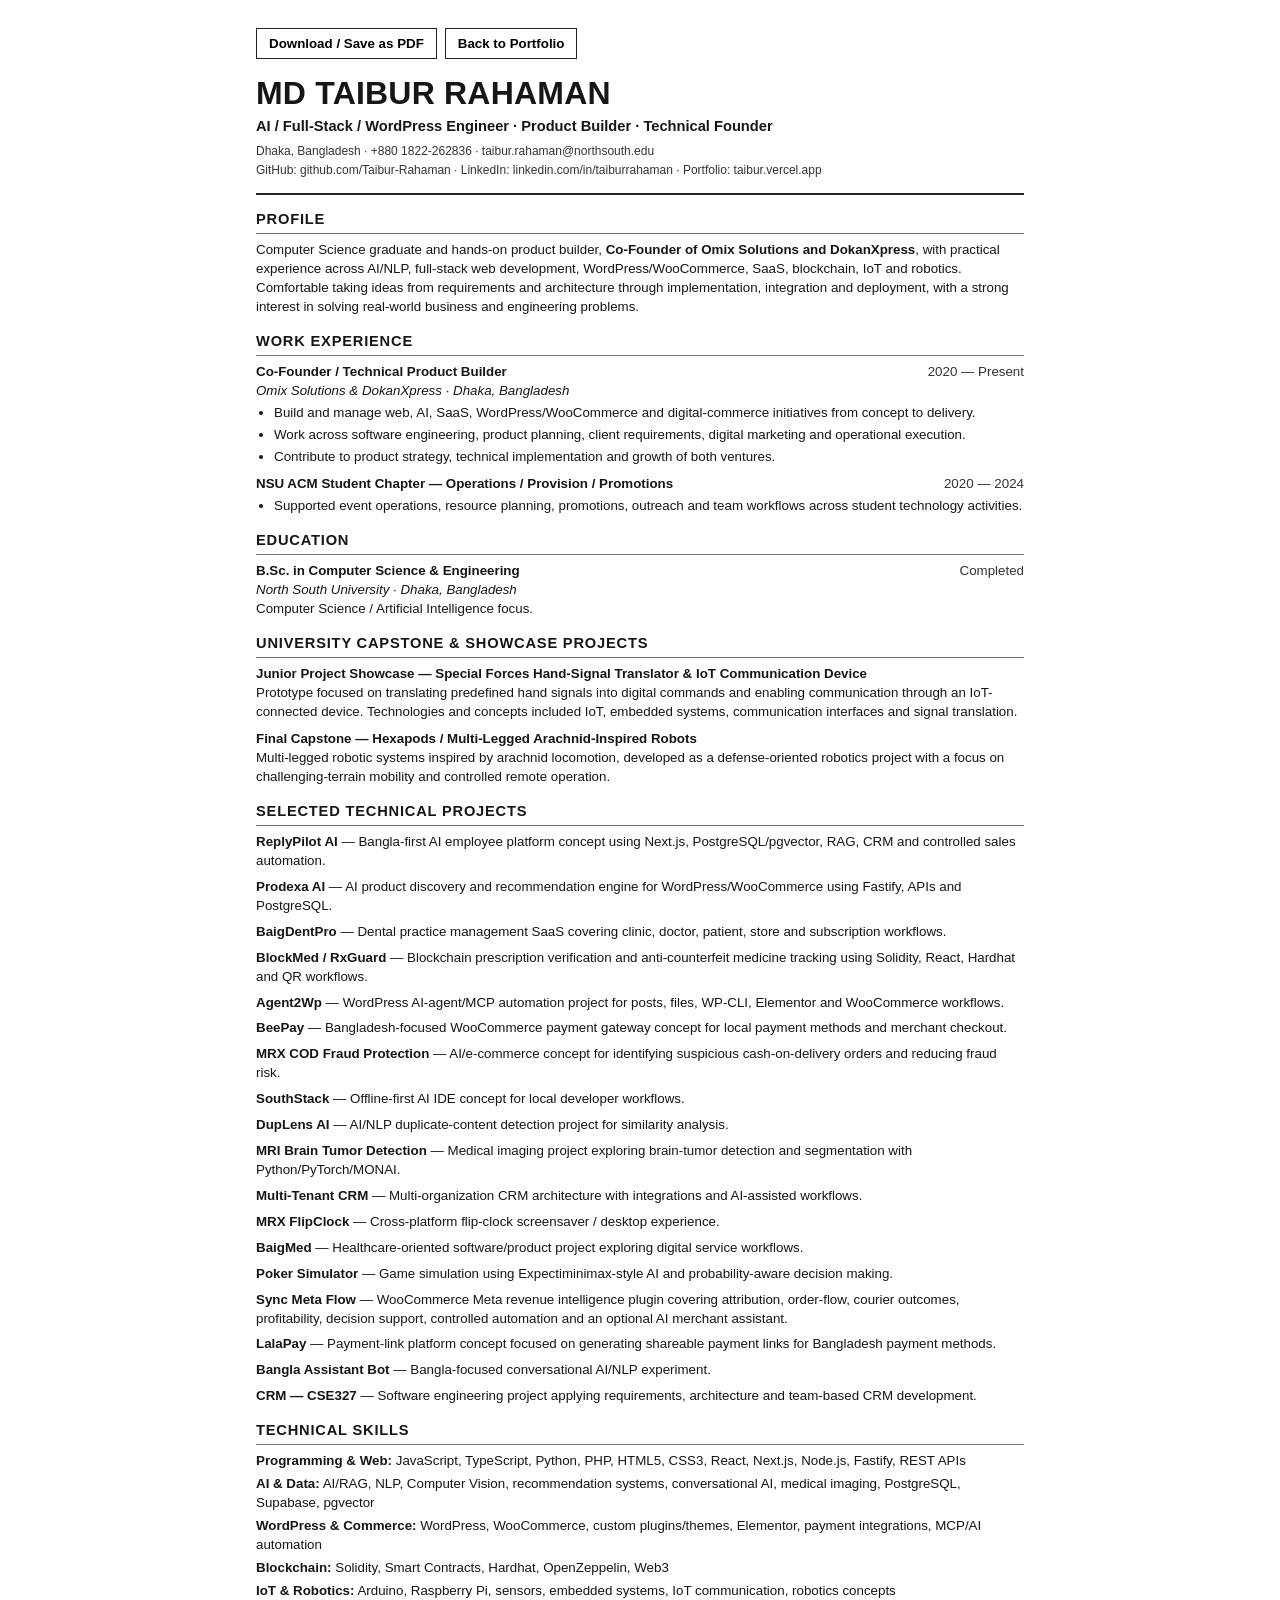
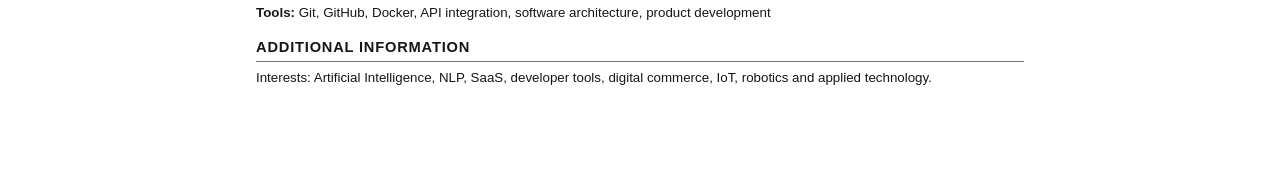
==== commit ae028f00: "Update CV projects: remove RentBee and add Sync Meta Flow and LalaPay" ====
--- a/cv.html
+++ b/cv.html
@@ -8,83 +8,21 @@
 <link rel="icon" type="image/svg+xml" href="favicon.svg">
 <style>
 @page{size:A4;margin:15mm 16mm}
-*{box-sizing:border-box}
-html,body{margin:0;padding:0}
-body{font-family:Arial,Helvetica,"Liberation Sans",sans-serif;color:#161616;background:#fff;font-size:10pt;line-height:1.42}
-.cv{max-width:820px;margin:28px auto;padding:0 26px 40px}
-.header{border-bottom:2px solid #222;padding-bottom:12px;margin-bottom:14px}
-h1{font-size:24pt;line-height:1.05;margin:0 0 5px;letter-spacing:.2px}
-.role{font-size:11pt;font-weight:bold;margin:0 0 7px}
-.contact{font-size:9pt;margin:2px 0;color:#333}
-a{color:#111;text-decoration:none}
-.actions{display:flex;gap:8px;margin:0 0 18px}
-.actions button{border:1px solid #222;background:#fff;padding:7px 12px;font-weight:bold;cursor:pointer}
-.section{margin:0 0 14px}
-h2{font-size:11pt;text-transform:uppercase;letter-spacing:.8px;border-bottom:1px solid #777;padding-bottom:3px;margin:0 0 7px}
-p{margin:0 0 6px}
-.entry{margin:0 0 9px}
-.entry-head{display:flex;justify-content:space-between;gap:15px}
-.entry-title{font-weight:bold}
-.entry-org{font-style:italic}
-.date{white-space:nowrap;color:#333}
-ul{margin:3px 0 0;padding-left:18px}
-li{margin:0 0 3px}
-.project{margin:0 0 7px}
-.project strong{font-weight:bold}
-.skills p{margin:0 0 4px}
-.capstone{margin-bottom:9px}
-.capstone-title{font-weight:bold}
-@media(max-width:700px){.cv{margin:15px auto;padding:0 18px 30px}.entry-head{display:block}.date{display:block}.actions{position:static}}
-@media print{body{font-size:9.5pt;line-height:1.34}.cv{max-width:none;margin:0;padding:0}.actions{display:none}.section{margin-bottom:11px}h2{margin-bottom:5px}.entry{margin-bottom:7px}.project{margin-bottom:5px}.header{margin-bottom:11px}a{color:#111;text-decoration:none}}
+*{box-sizing:border-box}html,body{margin:0;padding:0}body{font-family:Arial,Helvetica,"Liberation Sans",sans-serif;color:#161616;background:#fff;font-size:10pt;line-height:1.42}.cv{max-width:820px;margin:28px auto;padding:0 26px 40px}.header{border-bottom:2px solid #222;padding-bottom:12px;margin-bottom:14px}h1{font-size:24pt;line-height:1.05;margin:0 0 5px;letter-spacing:.2px}.role{font-size:11pt;font-weight:bold;margin:0 0 7px}.contact{font-size:9pt;margin:2px 0;color:#333}a{color:#111;text-decoration:none}.actions{display:flex;gap:8px;margin:0 0 18px}.actions button{border:1px solid #222;background:#fff;padding:7px 12px;font-weight:bold;cursor:pointer}.section{margin:0 0 14px}h2{font-size:11pt;text-transform:uppercase;letter-spacing:.8px;border-bottom:1px solid #777;padding-bottom:3px;margin:0 0 7px}p{margin:0 0 6px}.entry{margin:0 0 9px}.entry-head{display:flex;justify-content:space-between;gap:15px}.entry-title{font-weight:bold}.entry-org{font-style:italic}.date{white-space:nowrap;color:#333}ul{margin:3px 0 0;padding-left:18px}li{margin:0 0 3px}.project{margin:0 0 7px}.project strong{font-weight:bold}.skills p{margin:0 0 4px}.capstone{margin-bottom:9px}.capstone-title{font-weight:bold}@media(max-width:700px){.cv{margin:15px auto;padding:0 18px 30px}.entry-head{display:block}.date{display:block}.actions{position:static}}@media print{body{font-size:9.5pt;line-height:1.34}.cv{max-width:none;margin:0;padding:0}.actions{display:none}.section{margin-bottom:11px}h2{margin-bottom:5px}.entry{margin-bottom:7px}.project{margin-bottom:5px}.header{margin-bottom:11px}a{color:#111;text-decoration:none}}
 </style>
 </head>
 <body>
 <div class="cv">
 <div class="actions"><button type="button" onclick="window.print()">Download / Save as PDF</button><button type="button" onclick="history.back()">Back to Portfolio</button></div>
-<header class="header">
-<h1>MD TAIBUR RAHAMAN</h1>
-<p class="role">AI / Full-Stack / WordPress Engineer · Product Builder · Technical Founder</p>
-<p class="contact">Dhaka, Bangladesh · +880 1822-262836 · taibur.rahaman@northsouth.edu</p>
-<p class="contact">GitHub: github.com/Taibur-Rahaman · LinkedIn: linkedin.com/in/taiburrahaman · Portfolio: taibur.vercel.app</p>
-</header>
+<header class="header"><h1>MD TAIBUR RAHAMAN</h1><p class="role">AI / Full-Stack / WordPress Engineer · Product Builder · Technical Founder</p><p class="contact">Dhaka, Bangladesh · +880 1822-262836 · taibur.rahaman@northsouth.edu</p><p class="contact">GitHub: github.com/Taibur-Rahaman · LinkedIn: linkedin.com/in/taiburrahaman · Portfolio: taibur.vercel.app</p></header>
 <section class="section"><h2>Profile</h2><p>Computer Science graduate and hands-on product builder, <strong>Co-Founder of Omix Solutions and DokanXpress</strong>, with practical experience across AI/NLP, full-stack web development, WordPress/WooCommerce, SaaS, blockchain, IoT and robotics. Comfortable taking ideas from requirements and architecture through implementation, integration and deployment, with a strong interest in solving real-world business and engineering problems.</p></section>
-<section class="section"><h2>Work Experience</h2>
-<div class="entry"><div class="entry-head"><span class="entry-title">Co-Founder / Technical Product Builder</span><span class="date">2020 — Present</span></div><div class="entry-org">Omix Solutions &amp; DokanXpress · Dhaka, Bangladesh</div><ul><li>Build and manage web, AI, SaaS, WordPress/WooCommerce and digital-commerce initiatives from concept to delivery.</li><li>Work across software engineering, product planning, client requirements, digital marketing and operational execution.</li><li>Contribute to product strategy, technical implementation and growth of both ventures.</li></ul></div>
-<div class="entry"><div class="entry-head"><span class="entry-title">NSU ACM Student Chapter — Operations / Provision / Promotions</span><span class="date">2020 — 2024</span></div><ul><li>Supported event operations, resource planning, promotions, outreach and team workflows across student technology activities.</li></ul></div>
+<section class="section"><h2>Work Experience</h2><div class="entry"><div class="entry-head"><span class="entry-title">Co-Founder / Technical Product Builder</span><span class="date">2020 — Present</span></div><div class="entry-org">Omix Solutions &amp; DokanXpress · Dhaka, Bangladesh</div><ul><li>Build and manage web, AI, SaaS, WordPress/WooCommerce and digital-commerce initiatives from concept to delivery.</li><li>Work across software engineering, product planning, client requirements, digital marketing and operational execution.</li><li>Contribute to product strategy, technical implementation and growth of both ventures.</li></ul></div><div class="entry"><div class="entry-head"><span class="entry-title">NSU ACM Student Chapter — Operations / Provision / Promotions</span><span class="date">2020 — 2024</span></div><ul><li>Supported event operations, resource planning, promotions, outreach and team workflows across student technology activities.</li></ul></div></section>
+<section class="section"><h2>Education</h2><div class="entry"><div class="entry-head"><span class="entry-title">B.Sc. in Computer Science &amp; Engineering</span><span class="date">Completed</span></div><div class="entry-org">North South University · Dhaka, Bangladesh</div><p>Computer Science / Artificial Intelligence focus.</p></div></section>
+<section class="section"><h2>University Capstone &amp; Showcase Projects</h2><div class="capstone"><div class="capstone-title">Junior Project Showcase — Special Forces Hand-Signal Translator &amp; IoT Communication Device</div><p>Prototype focused on translating predefined hand signals into digital commands and enabling communication through an IoT-connected device. Technologies and concepts included IoT, embedded systems, communication interfaces and signal translation.</p></div><div class="capstone"><div class="capstone-title">Final Capstone — Hexapods / Multi-Legged Arachnid-Inspired Robots</div><p>Multi-legged robotic systems inspired by arachnid locomotion, developed as a defense-oriented robotics project with a focus on challenging-terrain mobility and controlled remote operation.</p></div></section>
+<section class="section"><h2>Selected Technical Projects</h2>
+<div class="project"><strong>ReplyPilot AI</strong> — Bangla-first AI employee platform concept using Next.js, PostgreSQL/pgvector, RAG, CRM and controlled sales automation.</div><div class="project"><strong>Prodexa AI</strong> — AI product discovery and recommendation engine for WordPress/WooCommerce using Fastify, APIs and PostgreSQL.</div><div class="project"><strong>BaigDentPro</strong> — Dental practice management SaaS covering clinic, doctor, patient, store and subscription workflows.</div><div class="project"><strong>BlockMed / RxGuard</strong> — Blockchain prescription verification and anti-counterfeit medicine tracking using Solidity, React, Hardhat and QR workflows.</div><div class="project"><strong>Agent2Wp</strong> — WordPress AI-agent/MCP automation project for posts, files, WP-CLI, Elementor and WooCommerce workflows.</div><div class="project"><strong>BeePay</strong> — Bangladesh-focused WooCommerce payment gateway concept for local payment methods and merchant checkout.</div><div class="project"><strong>MRX COD Fraud Protection</strong> — AI/e-commerce concept for identifying suspicious cash-on-delivery orders and reducing fraud risk.</div><div class="project"><strong>SouthStack</strong> — Offline-first AI IDE concept for local developer workflows.</div><div class="project"><strong>DupLens AI</strong> — AI/NLP duplicate-content detection project for similarity analysis.</div><div class="project"><strong>MRI Brain Tumor Detection</strong> — Medical imaging project exploring brain-tumor detection and segmentation with Python/PyTorch/MONAI.</div><div class="project"><strong>Multi-Tenant CRM</strong> — Multi-organization CRM architecture with integrations and AI-assisted workflows.</div><div class="project"><strong>MRX FlipClock</strong> — Cross-platform flip-clock screensaver / desktop experience.</div><div class="project"><strong>BaigMed</strong> — Healthcare-oriented software/product project exploring digital service workflows.</div><div class="project"><strong>Poker Simulator</strong> — Game simulation using Expectiminimax-style AI and probability-aware decision making.</div><div class="project"><strong>Sync Meta Flow</strong> — WooCommerce Meta revenue intelligence plugin covering attribution, order-flow, courier outcomes, profitability, decision support, controlled automation and an optional AI merchant assistant.</div><div class="project"><strong>LalaPay</strong> — Payment-link platform concept focused on generating shareable payment links for Bangladesh payment methods.</div><div class="project"><strong>Bangla Assistant Bot</strong> — Bangla-focused conversational AI/NLP experiment.</div><div class="project"><strong>CRM — CSE327</strong> — Software engineering project applying requirements, architecture and team-based CRM development.</div>
 </section>
-<section class="section"><h2>Education</h2><div class="entry"><div class="entry-head"><span class="entry-title">B.Sc. in Computer Science &amp; Engineering</span><span class="date">Completed</span></div><div class="entry-org">North South University · Dhaka, Bangladesh</div><p>Computer Science / Artificial Intelligence focus.</p></div></section>
-<section class="section"><h2>University Capstone &amp; Showcase Projects</h2>
-<div class="capstone"><div class="capstone-title">Junior Project Showcase — Special Forces Hand-Signal Translator &amp; IoT Communication Device</div><p>Prototype focused on translating predefined hand signals into digital commands and enabling communication through an IoT-connected device. Technologies and concepts included IoT, embedded systems, communication interfaces and signal translation.</p></div>
-<div class="capstone"><div class="capstone-title">Final Capstone — Hexapods / Multi-Legged Arachnid-Inspired Robots</div><p>Multi-legged robotic systems inspired by arachnid locomotion, developed as a defense-oriented robotics project with a focus on challenging-terrain mobility and controlled remote operation.</p></div>
-</section>
-<section class="section"><h2>Selected Technical Projects</h2>
-<div class="project"><strong>ReplyPilot AI</strong> — Bangla-first AI employee platform concept using Next.js, PostgreSQL/pgvector, RAG, CRM and controlled sales automation.</div>
-<div class="project"><strong>Prodexa AI</strong> — AI product discovery and recommendation engine for WordPress/WooCommerce using Fastify, APIs and PostgreSQL.</div>
-<div class="project"><strong>BaigDentPro</strong> — Dental practice management SaaS covering clinic, doctor, patient, store and subscription workflows.</div>
-<div class="project"><strong>BlockMed / RxGuard</strong> — Blockchain prescription verification and anti-counterfeit medicine tracking using Solidity, React, Hardhat and QR workflows.</div>
-<div class="project"><strong>Agent2Wp</strong> — WordPress AI-agent/MCP automation project for posts, files, WP-CLI, Elementor and WooCommerce workflows.</div>
-<div class="project"><strong>BeePay</strong> — Bangladesh-focused WooCommerce payment gateway concept for local payment methods and merchant checkout.</div>
-<div class="project"><strong>MRX COD Fraud Protection</strong> — AI/e-commerce concept for identifying suspicious cash-on-delivery orders and reducing fraud risk.</div>
-<div class="project"><strong>SouthStack</strong> — Offline-first AI IDE concept for local developer workflows.</div>
-<div class="project"><strong>DupLens AI</strong> — AI/NLP duplicate-content detection project for similarity analysis.</div>
-<div class="project"><strong>MRI Brain Tumor Detection</strong> — Medical imaging project exploring brain-tumor detection and segmentation with Python/PyTorch/MONAI.</div>
-<div class="project"><strong>Multi-Tenant CRM</strong> — Multi-organization CRM architecture with integrations and AI-assisted workflows.</div>
-<div class="project"><strong>MRX FlipClock</strong> — Cross-platform flip-clock screensaver / desktop experience.</div>
-<div class="project"><strong>RentBee</strong> — Private home-rental marketplace and operations platform using Flutter and Supabase.</div>
-<div class="project"><strong>BaigMed</strong> — Healthcare-oriented software/product project exploring digital service workflows.</div>
-<div class="project"><strong>Poker Simulator</strong> — Game simulation using Expectiminimax-style AI and probability-aware decision making.</div>
-<div class="project"><strong>Sync Meta Flow</strong> — Automation-focused workflow synchronization and API project.</div>
-<div class="project"><strong>Bangla Assistant Bot</strong> — Bangla-focused conversational AI/NLP experiment.</div>
-<div class="project"><strong>CRM — CSE327</strong> — Software engineering project applying requirements, architecture and team-based CRM development.</div>
-</section>
-<section class="section"><h2>Technical Skills</h2><div class="skills">
-<p><strong>Programming &amp; Web:</strong> JavaScript, TypeScript, Python, PHP, HTML5, CSS3, React, Next.js, Node.js, Fastify, REST APIs</p>
-<p><strong>AI &amp; Data:</strong> AI/RAG, NLP, Computer Vision, recommendation systems, conversational AI, medical imaging, PostgreSQL, Supabase, pgvector</p>
-<p><strong>WordPress &amp; Commerce:</strong> WordPress, WooCommerce, custom plugins/themes, Elementor, payment integrations, MCP/AI automation</p>
-<p><strong>Blockchain:</strong> Solidity, Smart Contracts, Hardhat, OpenZeppelin, Web3</p>
-<p><strong>IoT &amp; Robotics:</strong> Arduino, Raspberry Pi, sensors, embedded systems, IoT communication, robotics concepts</p>
-<p><strong>Tools:</strong> Git, GitHub, Docker, API integration, software architecture, product development</p>
-</div></section>
+<section class="section"><h2>Technical Skills</h2><div class="skills"><p><strong>Programming &amp; Web:</strong> JavaScript, TypeScript, Python, PHP, HTML5, CSS3, React, Next.js, Node.js, Fastify, REST APIs</p><p><strong>AI &amp; Data:</strong> AI/RAG, NLP, Computer Vision, recommendation systems, conversational AI, medical imaging, PostgreSQL, Supabase, pgvector</p><p><strong>WordPress &amp; Commerce:</strong> WordPress, WooCommerce, custom plugins/themes, Elementor, payment integrations, MCP/AI automation</p><p><strong>Blockchain:</strong> Solidity, Smart Contracts, Hardhat, OpenZeppelin, Web3</p><p><strong>IoT &amp; Robotics:</strong> Arduino, Raspberry Pi, sensors, embedded systems, IoT communication, robotics concepts</p><p><strong>Tools:</strong> Git, GitHub, Docker, API integration, software architecture, product development</p></div></section>
 <section class="section"><h2>Additional Information</h2><p>Interests: Artificial Intelligence, NLP, SaaS, developer tools, digital commerce, IoT, robotics and applied technology.</p></section>
 </div>
 </body>
